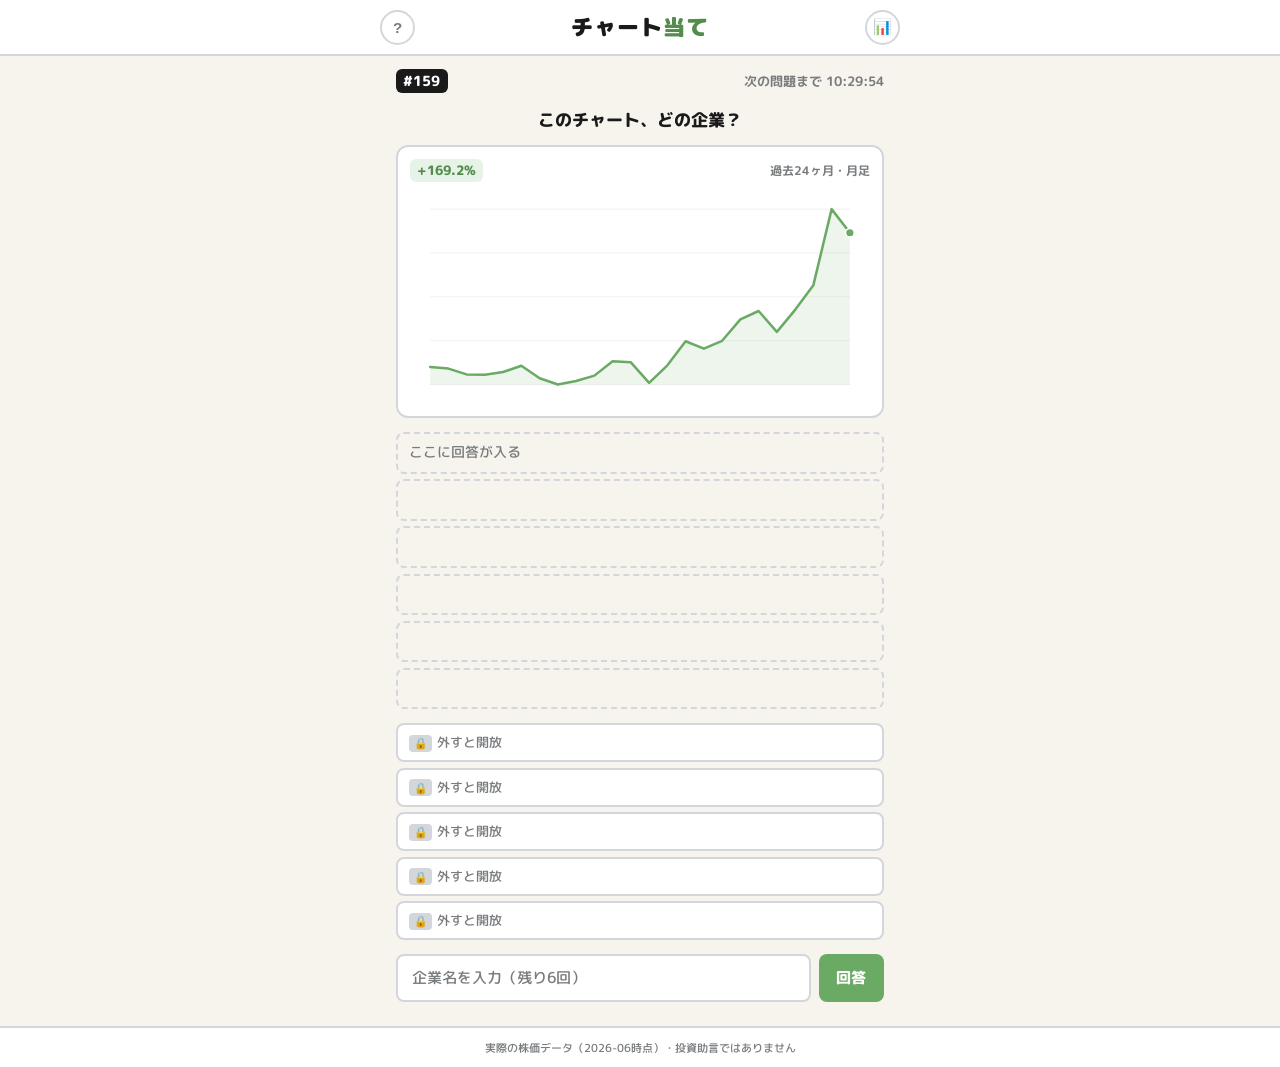
==== chart-guess/index.html @ 08964cce "Refresh chart-guess with real stock data and Wordle-style UI Co-authored-by: Cursor <cursoragent@cur" ====
<!DOCTYPE html>
<html lang="ja">
<head>
<meta charset="UTF-8" />
<meta name="viewport" content="width=device-width, initial-scale=1.0" />
<title>チャート当て — 毎日1問、日本株チャートクイズ</title>
<meta name="description" content="実際の株価チャートの形だけで、どの日本企業か当てるデイリークイズ。毎日0時（JST）に新しい1問。" />
<link rel="preconnect" href="https://fonts.googleapis.com" />
<link rel="preconnect" href="https://fonts.gstatic.com" crossorigin />
<link href="https://fonts.googleapis.com/css2?family=M+PLUS+Rounded+1c:wght@400;700;800;900&display=swap" rel="stylesheet" />
<link rel="stylesheet" href="style.css" />
</head>
<body>
<header class="header">
  <div class="header-inner">
    <button class="icon-btn" id="btn-help" aria-label="遊び方">?</button>
    <h1 class="logo">チャート<span class="logo-accent">当て</span></h1>
    <button class="icon-btn" id="btn-stats" aria-label="成績">📊</button>
  </div>
</header>

<main class="main">
  <div class="daily-bar">
    <span class="puzzle-no" id="puzzle-label"></span>
    <span class="countdown" id="countdown"></span>
  </div>
  <p class="tagline">このチャート、どの企業？</p>

  <section class="chart-card">
    <div class="chart-meta">
      <span class="chart-badge" id="chart-change"></span>
      <span class="chart-period">過去24ヶ月・月足</span>
    </div>
    <svg id="chart" viewBox="0 0 640 300" role="img" aria-label="株価チャート"></svg>
  </section>

  <section class="guess-grid" id="guess-grid" aria-label="回答履歴"></section>

  <section class="hints" id="hints"></section>

  <section class="guess-area">
    <form id="guess-form" autocomplete="off">
      <input
        type="text"
        id="guess-input"
        list="companies"
        placeholder="企業名を入力"
        aria-label="企業名を入力"
      />
      <datalist id="companies"></datalist>
      <button type="submit" class="btn-primary" id="btn-submit">回答</button>
    </form>
  </section>
</main>

<!-- 結果モーダル -->
<div class="modal-backdrop hidden" id="modal-result">
  <div class="modal">
    <button class="modal-close" data-close aria-label="閉じる">&times;</button>
    <h2 id="result-title"></h2>
    <p class="result-answer">正解: <strong id="result-answer"></strong> <span class="result-change" id="result-change"></span></p>
    <p class="result-desc" id="result-desc"></p>
    <div class="share-preview" id="share-preview"></div>
    <button class="btn-primary btn-share" id="btn-share">結果をコピーしてシェア</button>
    <p class="copy-note hidden" id="copy-note">コピーしました！</p>
    <p class="next-note">次の問題は <strong>0:00 JST</strong> に更新</p>
  </div>
</div>

<!-- 遊び方モーダル -->
<div class="modal-backdrop hidden" id="modal-help">
  <div class="modal">
    <button class="modal-close" data-close aria-label="閉じる">&times;</button>
    <h2>遊び方</h2>
    <ul class="help-list">
      <li>株価チャートの<strong>形だけ</strong>を見て、どの日本企業か当てよう。</li>
      <li>チャンスは<strong>6回</strong>。外すたびにヒントが1つ開く。</li>
      <li>ヒントは セクター → 時価総額 → 証券コード → 事業キーワード → 頭文字 の順。</li>
      <li>毎日 <strong>0:00 JST</strong> に新しい1問。結果を絵文字でシェアできるよ。</li>
      <li>チャートは<strong>実際の株価</strong>（月足終値・起点=100で指数化）だよ。</li>
    </ul>
  </div>
</div>

<!-- 成績モーダル -->
<div class="modal-backdrop hidden" id="modal-stats">
  <div class="modal">
    <button class="modal-close" data-close aria-label="閉じる">&times;</button>
    <h2>あなたの成績</h2>
    <div class="stats-grid">
      <div class="stat"><span class="stat-num" id="stat-played">0</span><span class="stat-label">プレイ</span></div>
      <div class="stat"><span class="stat-num" id="stat-winrate">0%</span><span class="stat-label">正解率</span></div>
      <div class="stat"><span class="stat-num" id="stat-streak">0</span><span class="stat-label">連続</span></div>
      <div class="stat"><span class="stat-num" id="stat-maxstreak">0</span><span class="stat-label">最長</span></div>
    </div>
  </div>
</div>

<footer class="footer">
  <p>実際の株価データ（<span id="data-asof"></span>時点）・投資助言ではありません</p>
</footer>

<script src="series.js"></script>
<script src="puzzles.js"></script>
<script src="app.js"></script>
</body>
</html>
---- chart-guess/style.css ----
:root {
  --bg: #f7f4ed;
  --surface: #ffffff;
  --ink: #1a1a1b;
  --ink-dim: #787c7e;
  --line: #d3d6da;
  --green: #6aaa64;
  --green-dark: #538d4e;
  --green-soft: #e8f3e7;
  --yellow: #ffc233;
  --yellow-soft: #fff8e1;
  --red: #e74c3c;
  --red-soft: #fdecea;
  --blue: #4a90d9;
  --radius: 12px;
  --font: "M PLUS Rounded 1c", "Hiragino Sans", "Yu Gothic", sans-serif;
  font-size: 16px;
}

* { margin: 0; padding: 0; box-sizing: border-box; }

body {
  background: var(--bg);
  color: var(--ink);
  font-family: var(--font);
  min-height: 100vh;
  display: flex;
  flex-direction: column;
}

/* ---- Header ---- */
.header {
  border-bottom: 2px solid var(--line);
  background: var(--surface);
  padding: 0.6rem 1rem;
}

.header-inner {
  max-width: 520px;
  margin: 0 auto;
  display: flex;
  align-items: center;
  justify-content: space-between;
}

.logo {
  font-size: 1.35rem;
  font-weight: 900;
  letter-spacing: 0.04em;
}

.logo-accent {
  color: var(--green-dark);
}

.icon-btn {
  background: none;
  border: 2px solid var(--line);
  color: var(--ink-dim);
  width: 2.2rem;
  height: 2.2rem;
  border-radius: 50%;
  font-size: 0.95rem;
  font-weight: 700;
  cursor: pointer;
  transition: background 0.15s, color 0.15s;
}
.icon-btn:hover { background: var(--bg); color: var(--ink); }

/* ---- Main ---- */
.main {
  flex: 1;
  width: 100%;
  max-width: 520px;
  margin: 0 auto;
  padding: 0.8rem 1rem 1.5rem;
  display: flex;
  flex-direction: column;
  gap: 0.85rem;
}

.daily-bar {
  display: flex;
  justify-content: space-between;
  align-items: center;
  font-size: 0.8rem;
  font-weight: 700;
  color: var(--ink-dim);
}

.puzzle-no {
  background: var(--ink);
  color: #fff;
  border-radius: 6px;
  padding: 0.15em 0.55em;
  font-size: 0.85rem;
  font-weight: 800;
}

.countdown { font-variant-numeric: tabular-nums; }

.tagline {
  text-align: center;
  font-size: 1.05rem;
  font-weight: 800;
}

/* ---- Chart ---- */
.chart-card {
  background: var(--surface);
  border: 2px solid var(--line);
  border-radius: var(--radius);
  padding: 0.75rem;
}

.chart-meta {
  font-size: 0.75rem;
  color: var(--ink-dim);
  margin-bottom: 0.4rem;
  display: flex;
  justify-content: space-between;
  align-items: center;
  gap: 0.5rem;
  font-weight: 700;
}

.chart-badge {
  font-weight: 800;
  font-size: 0.82rem;
  border-radius: 6px;
  padding: 0.15em 0.55em;
}
.chart-badge.up { background: var(--green-soft); color: var(--green-dark); }
.chart-badge.down { background: var(--red-soft); color: var(--red); }

#chart { width: 100%; height: auto; display: block; }

/* ---- Guess grid (Wordle-style) ---- */
.guess-grid {
  display: flex;
  flex-direction: column;
  gap: 0.35rem;
}

.guess-row {
  display: flex;
  align-items: center;
  gap: 0.5rem;
  border: 2px solid var(--line);
  border-radius: 8px;
  padding: 0.5rem 0.7rem;
  font-size: 0.9rem;
  font-weight: 700;
  min-height: 2.6rem;
  animation: slide-in 0.2s ease-out;
}
.guess-row.empty {
  border-style: dashed;
  color: var(--ink-dim);
  font-weight: 500;
  background: transparent;
}
.guess-row.wrong {
  background: var(--surface);
  border-color: var(--line);
}
.guess-row.correct {
  background: var(--green);
  border-color: var(--green);
  color: #fff;
}

.guess-dot {
  width: 1.1rem;
  height: 1.1rem;
  border-radius: 3px;
  flex-shrink: 0;
}
.guess-dot.wrong { background: var(--ink-dim); }
.guess-dot.correct { background: #fff; }

.guess-text {
  flex: 1;
  overflow: hidden;
  text-overflow: ellipsis;
  white-space: nowrap;
}

@keyframes slide-in {
  0% { transform: translateY(-6px); opacity: 0; }
  100% { transform: translateY(0); opacity: 1; }
}

/* ---- Hints ---- */
.hints { display: flex; flex-direction: column; gap: 0.35rem; }

.hint {
  background: var(--surface);
  border: 2px solid var(--line);
  border-radius: 8px;
  padding: 0.5rem 0.7rem;
  font-size: 0.82rem;
  color: var(--ink-dim);
  font-weight: 500;
  transition: background 0.2s, border-color 0.2s;
}
.hint.revealed {
  color: var(--ink);
  border-color: var(--yellow);
  background: var(--yellow-soft);
  animation: reveal 0.3s ease-out;
}
.hint .hint-tag {
  display: inline-block;
  background: var(--line);
  border-radius: 4px;
  color: var(--ink-dim);
  font-weight: 800;
  margin-right: 0.45em;
  font-size: 0.68rem;
  padding: 0.05em 0.4em;
}
.hint.revealed .hint-tag {
  background: var(--yellow);
  color: var(--ink);
}

@keyframes reveal {
  0% { transform: scale(0.97); opacity: 0.5; }
  100% { transform: scale(1); opacity: 1; }
}

/* ---- Input ---- */
#guess-form { display: flex; gap: 0.5rem; }

#guess-input {
  flex: 1;
  background: var(--surface);
  border: 2px solid var(--line);
  border-radius: 8px;
  color: var(--ink);
  padding: 0.7rem 0.85rem;
  font-size: 0.95rem;
  font-weight: 700;
  font-family: var(--font);
}
#guess-input:focus { outline: 2px solid var(--green); border-color: var(--green); }
#guess-input:disabled { opacity: 0.5; }
#guess-input::placeholder { color: var(--ink-dim); font-weight: 500; }

.btn-primary {
  background: var(--green);
  color: #fff;
  border: none;
  border-radius: 8px;
  padding: 0.7rem 1.1rem;
  font-size: 0.95rem;
  font-weight: 800;
  font-family: var(--font);
  cursor: pointer;
  transition: background 0.15s;
}
.btn-primary:hover { background: var(--green-dark); }
.btn-primary:disabled { opacity: 0.45; cursor: default; }

.btn-share { width: 100%; margin-top: 0.2rem; }

/* ---- Modals ---- */
.modal-backdrop {
  position: fixed;
  inset: 0;
  background: rgba(0, 0, 0, 0.45);
  display: flex;
  align-items: center;
  justify-content: center;
  padding: 1rem;
  z-index: 10;
}
.modal-backdrop.hidden { display: none; }

.modal {
  position: relative;
  background: var(--surface);
  border-radius: var(--radius);
  max-width: 420px;
  width: 100%;
  padding: 1.5rem;
  display: flex;
  flex-direction: column;
  gap: 0.75rem;
  animation: slide-in 0.2s ease-out;
}

.modal h2 { font-size: 1.2rem; font-weight: 900; text-align: center; }

.modal-close {
  position: absolute;
  top: 0.5rem;
  right: 0.7rem;
  background: none;
  border: none;
  color: var(--ink-dim);
  font-size: 1.5rem;
  cursor: pointer;
  line-height: 1;
}
.modal-close:hover { color: var(--ink); }

.result-answer { font-weight: 700; text-align: center; }
.result-answer strong { color: var(--green-dark); }
.result-change { font-weight: 800; font-size: 0.85em; }
.result-change.up { color: var(--green-dark); }
.result-change.down { color: var(--red); }

.result-desc {
  color: var(--ink-dim);
  font-size: 0.88rem;
  line-height: 1.65;
  text-align: center;
}

.share-preview {
  background: var(--bg);
  border: 2px dashed var(--line);
  border-radius: 8px;
  padding: 0.7rem;
  font-family: ui-monospace, monospace;
  white-space: pre-wrap;
  font-size: 0.85rem;
  line-height: 1.5;
  text-align: center;
}

.copy-note { color: var(--green-dark); font-weight: 800; font-size: 0.82rem; text-align: center; }
.copy-note.hidden { display: none; }

.next-note { color: var(--ink-dim); font-size: 0.78rem; text-align: center; }

.help-list {
  padding-left: 1.1rem;
  display: flex;
  flex-direction: column;
  gap: 0.5rem;
  font-size: 0.88rem;
  line-height: 1.65;
}
.help-list strong { color: var(--green-dark); }

.stats-grid { display: grid; grid-template-columns: repeat(4, 1fr); gap: 0.45rem; }

.stat {
  background: var(--bg);
  border: 2px solid var(--line);
  border-radius: 8px;
  padding: 0.6rem 0.2rem;
  display: flex;
  flex-direction: column;
  align-items: center;
  gap: 0.15rem;
}
.stat-num { font-size: 1.35rem; font-weight: 900; }
.stat-label { font-size: 0.62rem; color: var(--ink-dim); font-weight: 700; }

/* ---- Footer ---- */
.footer {
  border-top: 2px solid var(--line);
  background: var(--surface);
  color: var(--ink-dim);
  font-size: 0.68rem;
  text-align: center;
  padding: 0.7rem;
  font-weight: 500;
}

@media (max-width: 480px) {
  #guess-form { flex-direction: column; }
  .btn-primary { width: 100%; }
}
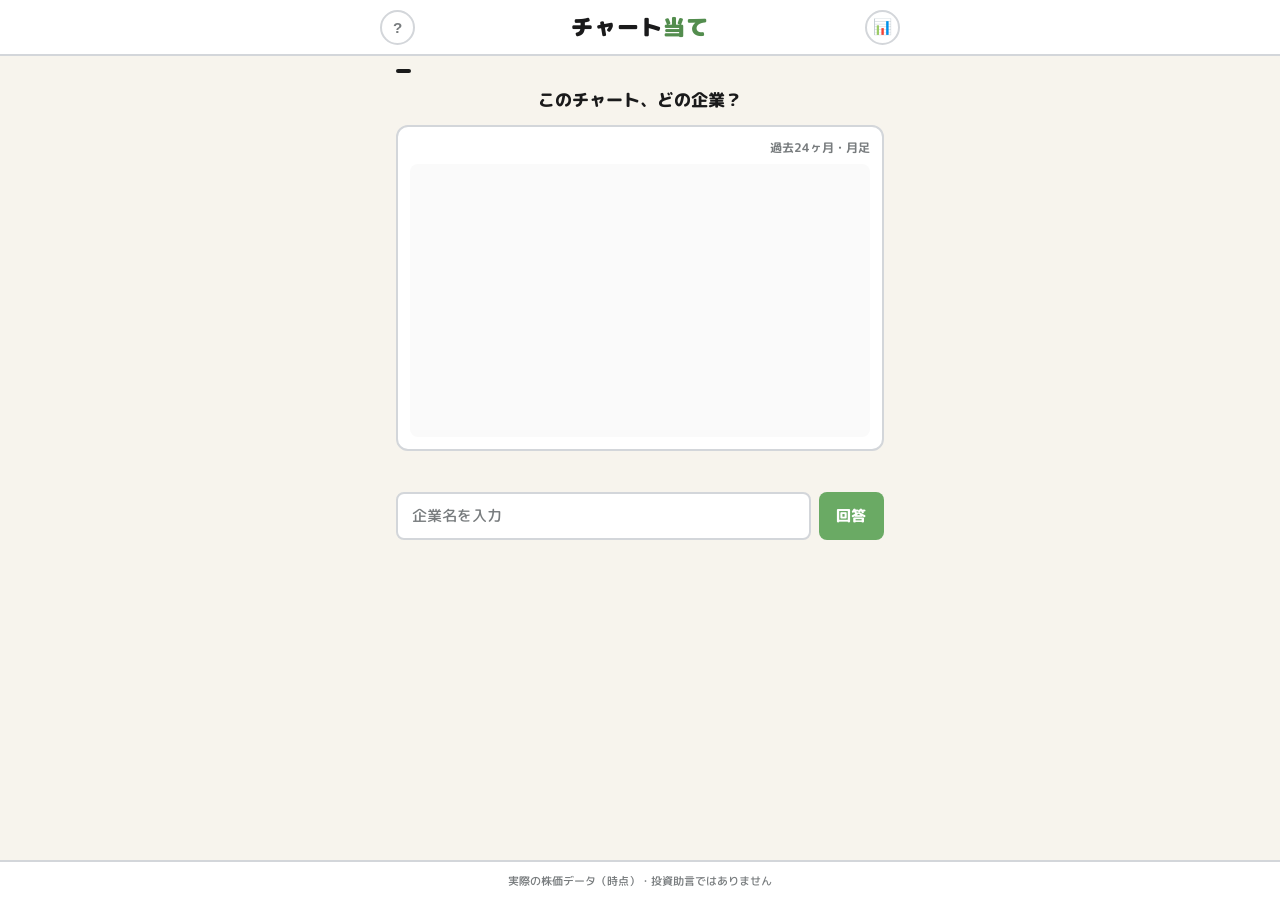
==== commit 2f435d37: "Add chart insight hints with markers and business-focused quiz clues Co-authored-by: Cursor <cursora" ====
--- a/chart-guess/index.html
+++ b/chart-guess/index.html
@@ -31,7 +31,8 @@
       <span class="chart-badge" id="chart-change"></span>
       <span class="chart-period">過去24ヶ月・月足</span>
     </div>
-    <svg id="chart" viewBox="0 0 640 300" role="img" aria-label="株価チャート"></svg>
+    <svg id="chart" viewBox="0 0 640 380" role="img" aria-label="株価チャート"></svg>
+    <div class="chart-story" id="chart-story" aria-label="チャート解説"></div>
   </section>
 
   <section class="guess-grid" id="guess-grid" aria-label="回答履歴"></section>
@@ -75,9 +76,9 @@
     <ul class="help-list">
       <li>株価チャートの<strong>形だけ</strong>を見て、どの日本企業か当てよう。</li>
       <li>チャンスは<strong>6回</strong>。外すたびにヒントが1つ開く。</li>
-      <li>ヒントは セクター → 時価総額 → 証券コード → 事業キーワード → 頭文字 の順。</li>
-      <li>毎日 <strong>0:00 JST</strong> に新しい1問。結果を絵文字でシェアできるよ。</li>
-      <li>チャートは<strong>実際の株価</strong>（月足終値・起点=100で指数化）だよ。</li>
+      <li>ヒントは 業界 → 稼ぎ方 → 強み → <strong>チャート解説×2</strong> → 関連ワード の順。</li>
+      <li>チャート解説が開くと、グラフ上のポイントにもマーカーが付くよ。</li>
+      <li>証券コードは出ない。ビジネスの理解が近道！</li>
     </ul>
   </div>
 </div>
--- a/chart-guess/style.css
+++ b/chart-guess/style.css
@@ -11,6 +11,10 @@
   --yellow-soft: #fff8e1;
   --red: #e74c3c;
   --red-soft: #fdecea;
+  --up: #d32f2f;
+  --up-soft: #ffebee;
+  --down: #1565c0;
+  --down-soft: #e3f2fd;
   --blue: #4a90d9;
   --radius: 12px;
   --font: "M PLUS Rounded 1c", "Hiragino Sans", "Yu Gothic", sans-serif;
@@ -130,10 +134,40 @@
   border-radius: 6px;
   padding: 0.15em 0.55em;
 }
-.chart-badge.up { background: var(--green-soft); color: var(--green-dark); }
-.chart-badge.down { background: var(--red-soft); color: var(--red); }
-
-#chart { width: 100%; height: auto; display: block; }
+.chart-badge.up { background: var(--up-soft); color: var(--up); }
+.chart-badge.down { background: var(--down-soft); color: var(--down); }
+
+#chart { width: 100%; height: auto; display: block; background: #fafafa; border-radius: 8px; }
+
+.chart-story {
+  display: none;
+  flex-direction: column;
+  gap: 0.4rem;
+  margin-top: 0.6rem;
+}
+.chart-story.visible { display: flex; }
+
+.chart-note {
+  font-size: 0.78rem;
+  line-height: 1.55;
+  padding: 0.45rem 0.6rem;
+  border-radius: 8px;
+  border-left: 3px solid var(--line);
+  background: var(--bg);
+  font-weight: 500;
+}
+.chart-note.rise { border-left-color: var(--up); background: var(--up-soft); }
+.chart-note.drop { border-left-color: var(--down); background: var(--down-soft); }
+.chart-note-icon {
+  display: inline-block;
+  font-weight: 900;
+  margin-right: 0.35em;
+  font-size: 0.85rem;
+}
+
+.hint .hint-tag.chart { background: #e3f2fd; color: var(--down); }
+.hint.revealed .hint-tag.chart { background: #bbdefb; color: #0d47a1; }
+.hint-locked { font-size: 0.78rem; color: var(--ink-dim); }
 
 /* ---- Guess grid (Wordle-style) ---- */
 .guess-grid {
@@ -309,8 +343,8 @@
 .result-answer { font-weight: 700; text-align: center; }
 .result-answer strong { color: var(--green-dark); }
 .result-change { font-weight: 800; font-size: 0.85em; }
-.result-change.up { color: var(--green-dark); }
-.result-change.down { color: var(--red); }
+.result-change.up { color: var(--up); }
+.result-change.down { color: var(--down); }
 
 .result-desc {
   color: var(--ink-dim);
